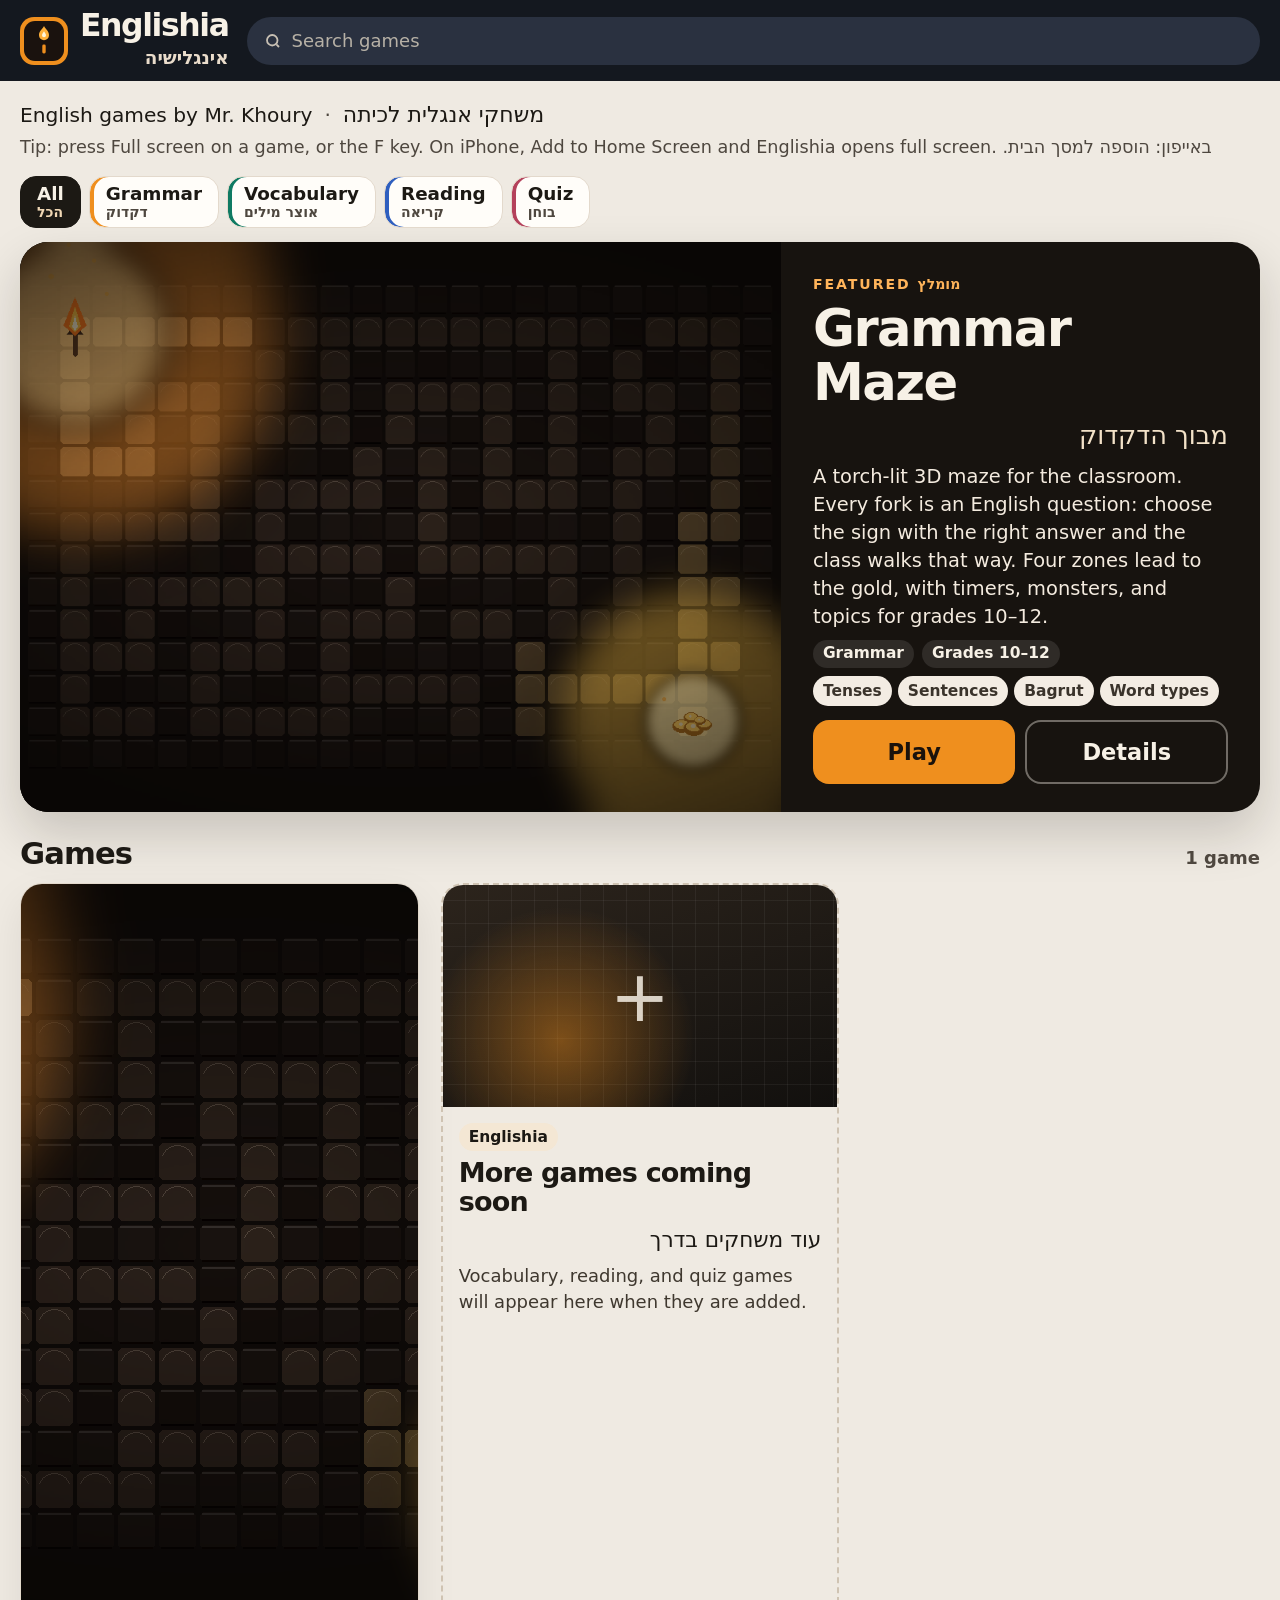
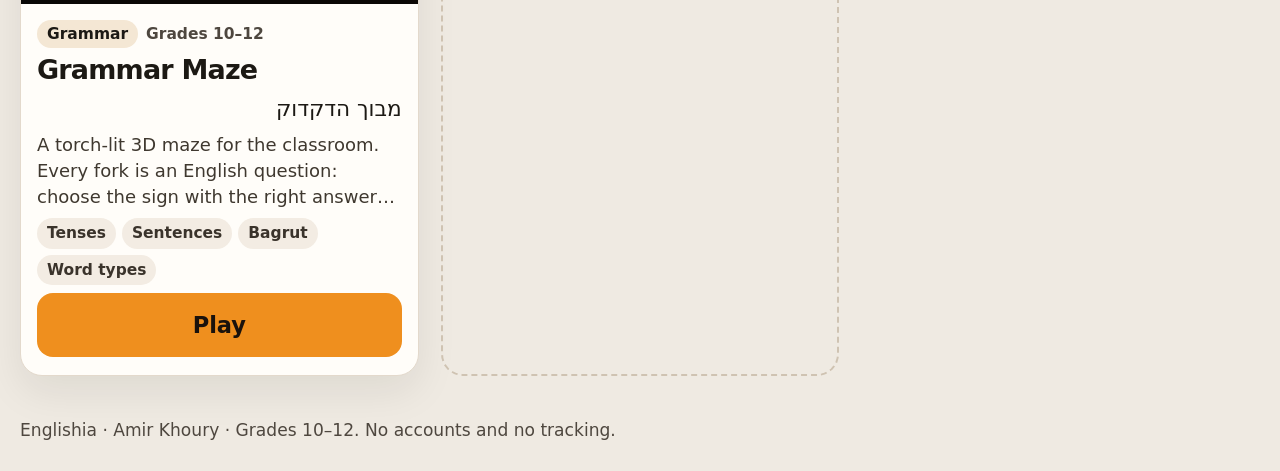
==== index.html @ a1ad90b4 "Add the Englishia classroom games hub. Publish a static portal for grades 10–12 with Grammar Maze, h" ====
<!DOCTYPE html>
<html lang="en">
<head>
<meta charset="utf-8">
<meta name="viewport" content="width=device-width, initial-scale=1, viewport-fit=cover">
<title>Englishia</title>
<meta name="description" content="Englishia — English games by Mr. Khoury for grades 10–12. משחקי אנגלית לכיתה.">
<meta name="theme-color" content="#14181f">
<meta name="apple-mobile-web-app-capable" content="yes">
<meta name="mobile-web-app-capable" content="yes">
<meta name="apple-mobile-web-app-status-bar-style" content="black-translucent">
<meta name="apple-mobile-web-app-title" content="Englishia">
<meta name="format-detection" content="telephone=no">
<link rel="manifest" href="manifest.json">
<link rel="icon" href="assets/icons/icon-32.png" type="image/png" sizes="32x32">
<link rel="apple-touch-icon" href="assets/icons/icon-180.png">
<link rel="stylesheet" href="assets/hub.css">
</head>
<body>
<a class="skip" href="#main">Skip to games</a>
<header class="topbar">
  <div class="bar-inner">
    <a class="brand" href="#/">
      <svg class="logo" viewBox="0 0 48 48" aria-hidden="true">
        <rect width="48" height="48" rx="14" fill="#ef8f1e"/>
        <rect x="4" y="4" width="40" height="40" rx="11" fill="#1a120e"/>
        <path d="M24 9c1.6 3.2 5 5 5 9.2a5 5 0 0 1-10 0C19 14 22.4 12.2 24 9z" fill="#ffb03a"/>
        <path d="M24 14.2c.7 1.6 2 2.4 2 4.1a2 2 0 0 1-4 0c0-1.7 1.3-2.5 2-4.1z" fill="#fff6dc"/>
        <rect x="22.3" y="27.5" width="3.4" height="9" rx="1.4" fill="#ef8f1e"/>
      </svg>
      <span>
        <h1 class="wordmark">Englishia</h1>
        <span class="brand-he" lang="he" dir="rtl">אינגלישיה</span>
      </span>
    </a>
    <form class="search" id="searchForm" role="search">
      <label class="sr-only" for="q">Search games</label>
      <input id="q" type="search" placeholder="Search games" autocomplete="off" enterkeyhint="search">
    </form>
  </div>
</header>
<div class="wrap page">
  <p class="byline">
    <span>English games by Mr. Khoury</span>
    <span class="dot" aria-hidden="true">·</span>
    <span class="he" lang="he" dir="rtl">משחקי אנגלית לכיתה</span>
  </p>
  <p class="tip tip-home">Tip: press Full screen on a game, or the F key. On iPhone, Add to Home Screen and Englishia opens full screen. <span lang="he" dir="rtl">באייפון: הוספה למסך הבית.</span></p>
  <nav id="chips" class="chips" aria-label="Categories"></nav>
  <main id="main">
    <noscript>
      <p>JavaScript is off, so the shelf cannot load. Grammar Maze is still here.</p>
      <p><a class="play" href="games/grammar-maze/">Play Grammar Maze</a></p>
    </noscript>
    <p class="loading">Loading games…</p>
  </main>
  <footer class="footer">Englishia · Amir Khoury · Grades 10–12. No accounts and no tracking.</footer>
</div>
<script id="games-fallback" type="application/json">
{
  "categories": ["Grammar", "Vocabulary", "Reading", "Quiz"],
  "games": [
    {
      "id": "grammar-maze",
      "title": "Grammar Maze",
      "subtitleHe": "מבוך הדקדוק",
      "description": "A torch-lit 3D maze for the classroom. Every fork is an English question: choose the sign with the right answer and the class walks that way. Four zones lead to the gold, with timers, monsters, and topics for grades 10–12.",
      "category": "Grammar",
      "tags": ["Tenses", "Sentences", "Bagrut", "Word types"],
      "level": "Grades 10–12",
      "path": "games/grammar-maze/",
      "thumbnail": "assets/thumbs/grammar-maze.png",
      "featured": true
    }
  ]
}
</script>
<script src="assets/hub.js"></script>
</body>
</html>
---- assets/hub.css ----
:root {
  --bg: #efeae2;
  --ink: #1c1914;
  --muted: #4e473f;
  --paper: #fffdf9;
  --line: #e3d9cc;
  --cream: #f7f1e6;
  --torch: #ef8f1e;
  --torch-ink: #1a120c;
  --bar: #14181f;
  --shadow: 0 16px 40px rgba(28, 22, 14, 0.08);
  --radius: 22px;
  color-scheme: light;
}

* { box-sizing: border-box; }
html { font-size: 18px; background: var(--bg); }
@media (max-width: 700px) { html { font-size: 16px; } }
@media (min-width: 1500px) { html { font-size: 20px; } }

body {
  margin: 0;
  min-height: 100dvh;
  background: var(--bg);
  color: var(--ink);
  font-family: "Segoe UI", system-ui, -apple-system, "Helvetica Neue", Arial, sans-serif;
  line-height: 1.45;
  -webkit-tap-highlight-color: transparent;
}

[dir="rtl"] { unicode-bidi: isolate; }
::selection { background: #f6c98a; color: #1a120c; }

img { max-width: 100%; }
button, input { font: inherit; color: inherit; }
a { color: inherit; }

.skip {
  position: absolute;
  left: 12px;
  top: 8px;
  transform: translateY(-150%);
  background: #fff;
  color: #1a120c;
  padding: 8px 12px;
  z-index: 80;
  border-radius: 8px;
}
.skip:focus { transform: none; }

.sr-only {
  position: absolute;
  width: 1px;
  height: 1px;
  padding: 0;
  margin: -1px;
  overflow: hidden;
  clip: rect(0, 0, 0, 0);
  white-space: nowrap;
  border: 0;
}

:focus-visible {
  outline: 3px solid var(--torch);
  outline-offset: 3px;
}

.wrap, .bar-inner {
  width: min(1240px, calc(100% - 32px));
  margin-inline: auto;
}
@media (max-width: 700px) {
  .wrap, .bar-inner { width: min(1240px, calc(100% - 20px)); }
}

.topbar {
  position: sticky;
  top: 0;
  z-index: 30;
  background: var(--bar);
  color: var(--cream);
  box-shadow: 0 1px 0 rgba(255, 255, 255, 0.05);
}

.bar-inner {
  display: flex;
  flex-wrap: wrap;
  align-items: center;
  gap: 12px 18px;
  padding-top: calc(10px + env(safe-area-inset-top, 0px));
  padding-bottom: 10px;
}

.brand {
  display: flex;
  align-items: center;
  gap: 12px;
  text-decoration: none;
  min-height: 48px;
}
.logo { width: 48px; height: 48px; flex: none; display: block; }
.wordmark {
  margin: 0;
  font-size: 1.75rem;
  font-weight: 800;
  letter-spacing: -0.045em;
  line-height: 1;
}
.brand-he {
  display: block;
  margin-top: 3px;
  font-size: 1.02rem;
  color: #eadccb;
  font-weight: 600;
}

.search { flex: 1 1 240px; min-width: 0; }
.search input {
  width: 100%;
  min-height: 48px;
  padding: 0 16px 0 44px;
  border-radius: 999px;
  border: 1px solid transparent;
  background-color: #2a3140;
  background-image: url("data:image/svg+xml,%3Csvg xmlns='http://www.w3.org/2000/svg' width='18' height='18' viewBox='0 0 24 24' fill='none' stroke='%23c8c0b4' stroke-width='2.4'%3E%3Ccircle cx='11' cy='11' r='7'/%3E%3Cpath d='M20 20l-3.5-3.5'/%3E%3C/svg%3E");
  background-repeat: no-repeat;
  background-position: 16px 50%;
  color: var(--cream);
  color-scheme: dark;
}
.search input::placeholder { color: #b7b1a6; }
.search input:focus-visible { outline: none; border-color: var(--torch); box-shadow: 0 0 0 3px rgba(239, 143, 30, 0.35); }

.byline {
  display: flex;
  flex-wrap: wrap;
  gap: 6px 12px;
  align-items: baseline;
  margin: 18px 0 4px;
  font-size: 1.12rem;
}
.byline .dot { color: var(--muted); }
.byline .he { font-size: 1.22rem; }

.tip {
  margin: 0 0 8px;
  color: var(--muted);
  font-size: 0.98rem;
  line-height: 1.4;
}
.tip-tight { margin: 4px 0 0; font-size: 0.95rem; }

body[data-view="play"] .byline,
body[data-view="play"] .tip-home,
body[data-view="play"] .chips { display: none; }

.chips {
  display: flex;
  gap: 8px;
  overflow-x: auto;
  padding: 8px 0 14px;
  scrollbar-width: none;
}
.chips::-webkit-scrollbar { display: none; }
.chip {
  flex: none;
  display: inline-flex;
  flex-direction: column;
  align-items: flex-start;
  justify-content: center;
  min-height: 52px;
  padding: 6px 16px;
  border-radius: 16px;
  border: 1.5px solid var(--line);
  background: var(--paper);
  cursor: pointer;
  font-weight: 700;
  font-size: 1.02rem;
  line-height: 1.15;
}
.chip-he { font-size: 0.78rem; font-weight: 600; color: var(--muted); }
.chip[data-category="Grammar"] { box-shadow: inset 4px 0 0 #ef8f1e; }
.chip[data-category="Vocabulary"] { box-shadow: inset 4px 0 0 #0f7a62; }
.chip[data-category="Reading"] { box-shadow: inset 4px 0 0 #2f5fbf; }
.chip[data-category="Quiz"] { box-shadow: inset 4px 0 0 #b4415b; }
.chip[aria-pressed="true"] {
  background: var(--ink);
  border-color: var(--ink);
  color: var(--cream);
}
.chip[aria-pressed="true"] .chip-he { color: #f0d7b4; }

.page { padding-bottom: calc(28px + env(safe-area-inset-bottom, 0px)); }

.notice {
  background: #fff4df;
  border: 1px solid #efd3a2;
  border-radius: 14px;
  padding: 10px 14px;
  margin: 0 0 14px;
}

.hero {
  display: grid;
  grid-template-columns: minmax(0, 1.35fr) minmax(280px, 0.85fr);
  min-height: 420px;
  background: #17130f;
  color: var(--cream);
  border-radius: 28px;
  overflow: hidden;
  box-shadow: 0 22px 50px rgba(20, 14, 10, 0.18);
}
.hero-media {
  position: relative;
  display: block;
  min-height: 260px;
  background: #100e0c;
}
.hero-media img { position: absolute; inset: 0; width: 100%; height: 100%; object-fit: cover; }
.hero-copy {
  padding: 32px 32px 28px;
  display: flex;
  flex-direction: column;
  justify-content: center;
  gap: 8px;
}
.kicker {
  margin: 0;
  text-transform: uppercase;
  letter-spacing: 0.14em;
  font-size: 0.78rem;
  font-weight: 800;
  color: #ef8f1e;
}
.hero .kicker { color: #ffb45a; }
.kicker-he { letter-spacing: 0; text-transform: none; font-weight: 700; }
.hero h2, .detail-copy h2, .section-head h2, .card h3 {
  font-weight: 800;
  letter-spacing: -0.03em;
  line-height: 1.05;
}
.hero h2 {
  margin: 0;
  font-size: clamp(2.3rem, 4vw, 3.5rem);
}
.hero .he, .he-lg {
  margin: 0;
  font-size: clamp(1.25rem, 2vw, 1.65rem);
  color: #f3e2c8;
}
.lede { margin: 0; font-size: 1.08rem; line-height: 1.45; }
.hero .lede { color: #f4ebdf; }

.meta { display: flex; flex-wrap: wrap; gap: 8px; align-items: center; margin: 0; }
.badge, .level {
  display: inline-flex;
  align-items: center;
  min-height: 28px;
  padding: 2px 10px;
  border-radius: 999px;
  background: rgba(255, 255, 255, 0.1);
  font-size: 0.86rem;
  font-weight: 700;
}
.card .badge, .detail-copy .badge { background: #f4e7d4; color: #1c1914; }
.card .level, .detail-copy .level { background: transparent; padding-inline: 0; color: var(--muted); font-weight: 600; }

.actions { display: flex; flex-wrap: wrap; gap: 10px; margin-top: 6px; }
.play, .ghost, .stage-play, .stage-bar .ghost, .exit-full {
  display: inline-flex;
  align-items: center;
  justify-content: center;
  min-height: 64px;
  padding: 0 22px;
  border-radius: 16px;
  border: 0;
  cursor: pointer;
  text-decoration: none;
  font-weight: 800;
  font-size: 1.25rem;
}
.play, .stage-play {
  background: var(--torch);
  color: var(--torch-ink);
}
.actions > .play,
.actions > .ghost { flex: 1 1 160px; }
.card .play { flex: 0 0 auto; align-self: stretch; }
.play:hover, .stage-play:hover { background: #f7a33a; }
.ghost {
  flex: 1 1 160px;
  background: transparent;
  color: var(--ink);
  border: 2px solid #cfc3b2;
}
.hero .ghost { color: var(--cream); border-color: rgba(246, 241, 231, 0.4); }
.hero .ghost:hover { background: rgba(255, 255, 255, 0.06); }

.section-head {
  display: flex;
  align-items: baseline;
  justify-content: space-between;
  gap: 12px;
  margin: 26px 0 12px;
}
.section-head h2 { margin: 0; font-size: 1.7rem; }
.count { margin: 0; color: var(--muted); font-weight: 700; }

.grid {
  display: grid;
  grid-template-columns: repeat(auto-fill, minmax(300px, 1fr));
  gap: 22px;
}
.card {
  background: var(--paper);
  border: 1px solid var(--line);
  border-radius: var(--radius);
  overflow: hidden;
  box-shadow: var(--shadow);
  display: flex;
  flex-direction: column;
  min-height: 100%;
}
.card-media { display: block; background: #14110e; }
.card-media img, .ph, .soon-art { width: 100%; aspect-ratio: 16 / 9; display: block; object-fit: cover; }
.card-body {
  padding: 16px 16px 18px;
  display: flex;
  flex-direction: column;
  gap: 8px;
  flex: 1;
}
.card h3 { margin: 0; font-size: 1.5rem; }
.card h3 a { text-decoration: none; }
.card h3 a:hover { text-decoration: underline; }
.card .he { margin: 0; font-size: 1.2rem; }
.desc {
  margin: 0;
  color: #3f382f;
  display: -webkit-box;
  -webkit-line-clamp: 3;
  -webkit-box-orient: vertical;
  overflow: hidden;
}
.card .play { margin-top: auto; width: 100%; box-sizing: border-box; }

.tags { display: flex; flex-wrap: wrap; gap: 6px; padding: 0; margin: 0; list-style: none; }
.tags li {
  font-size: 0.86rem;
  font-weight: 700;
  padding: 4px 10px;
  border-radius: 999px;
  background: #f3ece3;
  color: #3a332b;
}

.ph {
  display: grid;
  place-items: center;
  background:
    radial-gradient(circle at 40% 60%, rgba(239, 143, 30, 0.5), transparent 46%),
    linear-gradient(160deg, #3a2a1c, #14110e);
  color: #f6efe4;
  font-size: 3rem;
  font-weight: 800;
}
.card.soon {
  background: transparent;
  border: 2px dashed #cfc3b2;
  box-shadow: none;
}
.soon-art {
  position: relative;
  background:
    radial-gradient(circle at 30% 70%, rgba(239, 143, 30, 0.45), transparent 42%),
    repeating-linear-gradient(90deg, transparent 0 22px, rgba(255, 255, 255, 0.05) 22px 23px),
    repeating-linear-gradient(0deg, transparent 0 22px, rgba(255, 255, 255, 0.05) 22px 23px),
    linear-gradient(160deg, #2c241c, #12100e);
}
.soon-art::after {
  content: "+";
  position: absolute;
  inset: 0;
  display: grid;
  place-items: center;
  color: rgba(246, 239, 228, 0.85);
  font-size: 4rem;
  font-weight: 500;
}
.empty-note { margin: 0 0 12px; font-size: 1.15rem; font-weight: 700; }

.detail {
  display: grid;
  grid-template-columns: minmax(0, 1.45fr) minmax(280px, 0.8fr);
  gap: 26px;
  align-items: start;
  margin-top: 8px;
}
.detail-copy { display: flex; flex-direction: column; gap: 10px; }
.detail-copy h2 { margin: 0; font-size: clamp(2.1rem, 4vw, 3.15rem); }
.detail-copy .he-lg { color: var(--ink); }
.detail-copy .lede { font-size: 1.12rem; }
.back {
  align-self: flex-start;
  font-weight: 800;
  text-decoration: none;
  min-height: 44px;
  display: inline-flex;
  align-items: center;
}
.back:hover { text-decoration: underline; }

.stage-wrap { min-width: 0; }
.stage {
  position: relative;
  background: #100e0c;
  border-radius: 24px;
  overflow: hidden;
  min-height: 200px;
}
.stage img { width: 100%; aspect-ratio: 16 / 9; object-fit: cover; display: block; }
.stage-play {
  position: absolute;
  left: 50%;
  top: 50%;
  transform: translate(-50%, -50%);
  min-width: 148px;
  border-radius: 999px;
  box-shadow: 0 12px 30px rgba(0, 0, 0, 0.35);
  flex: none;
}
.stage-play:focus-visible {
  outline: none;
  box-shadow: 0 0 0 4px #fff, 0 0 0 8px #ef8f1e;
}
.stage.live { height: min(72dvh, 820px); }
.stage.live iframe {
  position: absolute;
  inset: 0;
  width: 100%;
  height: 100%;
  border: 0;
  background: #000;
}
.stage-msg { color: var(--cream); padding: 24px; }
.stage-bar { display: flex; justify-content: flex-end; padding-top: 10px; }
.stage-bar .ghost { min-height: 52px; flex: 0 1 auto; }

body[data-view="play"] .stage.live {
  height: calc(100dvh - 148px - env(safe-area-inset-top, 0px) - env(safe-area-inset-bottom, 0px));
}

.exit-full {
  display: none;
  position: absolute;
  z-index: 3;
  top: calc(10px + env(safe-area-inset-top, 0px));
  left: 10px;
  min-height: 44px;
  padding: 0 14px;
  font-size: 0.95rem;
  background: rgba(20, 16, 12, 0.82);
  color: #f7f1e6;
  border: 1px solid rgba(255, 255, 255, 0.25);
}
.stage.is-full .exit-full,
.stage:fullscreen .exit-full { display: inline-flex; }
.stage:fullscreen,
.stage.is-full {
  border-radius: 0;
  width: 100%;
  height: 100%;
  max-height: none;
}
.stage.is-full {
  position: fixed;
  inset: 0;
  z-index: 60;
}
body.locked { overflow: hidden; }

.footer {
  margin-top: 34px;
  padding-top: 8px;
  color: var(--muted);
  font-size: 0.95rem;
}
.loading { font-size: 1.15rem; }

@media (max-width: 860px) {
  .hero, .detail { grid-template-columns: 1fr; }
  .hero { min-height: 0; }
  .hero-media { aspect-ratio: 16 / 9; min-height: 0; }
  .hero-copy { padding: 20px 18px 22px; }
  .detail-copy { order: 2; }
  body[data-view="play"] .stage.live {
    height: calc(100dvh - 168px - env(safe-area-inset-top, 0px) - env(safe-area-inset-bottom, 0px));
  }
}

@media (hover: hover) and (pointer: fine) {
  .card { transition: transform 0.18s ease, box-shadow 0.18s ease; }
  .card:hover { transform: translateY(-3px); box-shadow: 0 18px 40px rgba(28, 22, 14, 0.12); }
}

@media (prefers-reduced-motion: reduce) {
  .card { transition: none; }
  .card:hover { transform: none; }
}
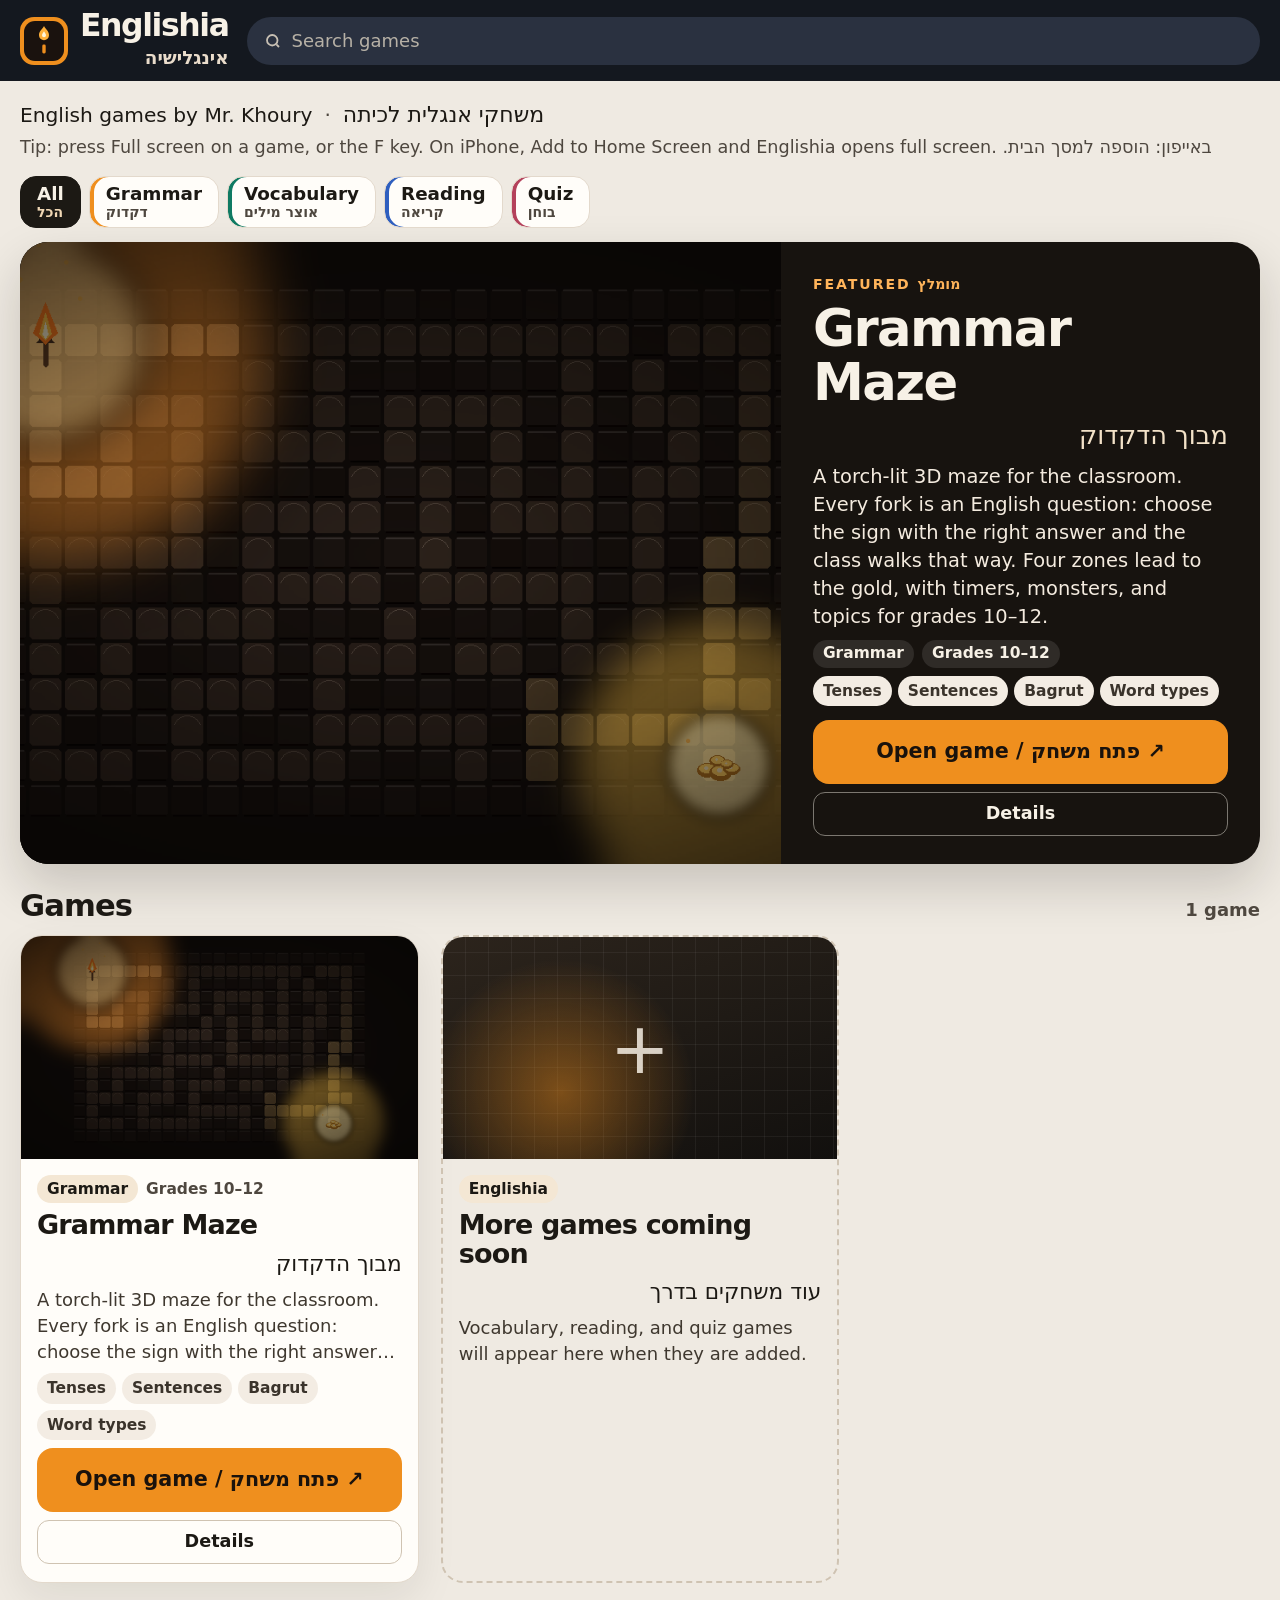
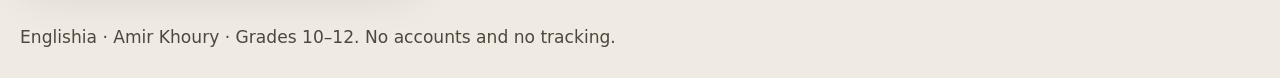
==== commit 943e5bbe: "Make Open game the main action on hub cards and the featured banner. The button opens each game page" ====
--- a/index.html
+++ b/index.html
@@ -50,7 +50,7 @@
   <main id="main">
     <noscript>
       <p>JavaScript is off, so the shelf cannot load. Grammar Maze is still here.</p>
-      <p><a class="play" href="games/grammar-maze/">Play Grammar Maze</a></p>
+      <p><a class="open-game" href="games/grammar-maze/" target="_blank" rel="noopener">Open game / <span lang="he" dir="rtl">פתח משחק</span> ↗</a></p>
     </noscript>
     <p class="loading">Loading games…</p>
   </main>
--- a/assets/hub.css
+++ b/assets/hub.css
@@ -14,7 +14,7 @@
 }
 
 * { box-sizing: border-box; }
-html { font-size: 18px; background: var(--bg); }
+html { font-size: 18px; background: var(--bg); overflow-anchor: none; }
 @media (max-width: 700px) { html { font-size: 16px; } }
 @media (min-width: 1500px) { html { font-size: 20px; } }
 
@@ -31,7 +31,7 @@
 [dir="rtl"] { unicode-bidi: isolate; }
 ::selection { background: #f6c98a; color: #1a120c; }
 
-img { max-width: 100%; }
+img { max-width: 100%; height: auto; }
 button, input { font: inherit; color: inherit; }
 a { color: inherit; }
 
@@ -118,6 +118,7 @@
 .search input {
   width: 100%;
   min-height: 48px;
+  font-size: max(16px, 1em);
   padding: 0 16px 0 44px;
   border-radius: 999px;
   border: 1px solid transparent;
@@ -158,8 +159,10 @@
   display: flex;
   gap: 8px;
   overflow-x: auto;
+  min-height: 74px;
   padding: 8px 0 14px;
   scrollbar-width: none;
+  overscroll-behavior-x: contain;
 }
 .chips::-webkit-scrollbar { display: none; }
 .chip {
@@ -265,7 +268,69 @@
 .card .badge, .detail-copy .badge { background: #f4e7d4; color: #1c1914; }
 .card .level, .detail-copy .level { background: transparent; padding-inline: 0; color: var(--muted); font-weight: 600; }
 
-.actions { display: flex; flex-wrap: wrap; gap: 10px; margin-top: 6px; }
+.actions { display: flex; flex-direction: column; align-items: stretch; gap: 8px; margin-top: 6px; }
+.open-game {
+  display: inline-flex;
+  align-items: center;
+  justify-content: center;
+  flex-wrap: wrap;
+  gap: 0.35em;
+  width: 100%;
+  box-sizing: border-box;
+  min-height: 64px;
+  padding: 12px 18px;
+  border-radius: 16px;
+  background: var(--torch);
+  color: var(--torch-ink);
+  font-weight: 800;
+  font-size: 1.15rem;
+  line-height: 1.25;
+  text-align: center;
+  text-decoration: none;
+}
+.open-game:hover { background: #f7a33a; }
+.open-game:focus-visible { outline: 3px solid #fff; outline-offset: 3px; }
+.card .open-game:focus-visible,
+.detail-copy .open-game:focus-visible { outline-color: var(--torch); }
+.stage-open {
+  position: absolute;
+  left: 50%;
+  top: 50%;
+  transform: translate(-50%, -50%);
+  width: auto;
+  max-width: calc(100% - 28px);
+  min-width: min(100%, 280px);
+  z-index: 2;
+  border-radius: 18px;
+  box-shadow: 0 12px 30px rgba(0, 0, 0, 0.35);
+}
+.card-actions { margin-top: auto; display: flex; flex-direction: column; gap: 8px; }
+.quiet {
+  display: inline-flex;
+  align-items: center;
+  justify-content: center;
+  width: 100%;
+  box-sizing: border-box;
+  min-height: 44px;
+  padding: 0 14px;
+  border-radius: 12px;
+  border: 1.5px solid #cfc3b2;
+  background: transparent;
+  color: inherit;
+  font: inherit;
+  font-weight: 700;
+  font-size: 0.98rem;
+  line-height: 1.2;
+  text-decoration: none;
+  cursor: pointer;
+}
+.quiet:hover { background: rgba(28, 25, 20, 0.04); }
+.hero .quiet { color: var(--cream); border-color: rgba(246, 241, 231, 0.45); }
+.hero .quiet:hover { background: rgba(255, 255, 255, 0.06); }
+.quiet:focus-visible { outline: 3px solid var(--torch); outline-offset: 2px; }
+.actions-row { display: flex; flex-wrap: wrap; gap: 8px; }
+.actions-row > * { flex: 1 1 120px; width: auto; }
+.actions-row .ghost { min-height: 44px; font-size: 0.98rem; border-radius: 12px; }
 .play, .ghost, .stage-play, .stage-bar .ghost, .exit-full {
   display: inline-flex;
   align-items: center;
@@ -321,8 +386,9 @@
   flex-direction: column;
   min-height: 100%;
 }
-.card-media { display: block; background: #14110e; }
-.card-media img, .ph, .soon-art { width: 100%; aspect-ratio: 16 / 9; display: block; object-fit: cover; }
+.card-media { display: block; background: #14110e; aspect-ratio: 16 / 9; }
+.card-media img, .ph { width: 100%; height: 100%; aspect-ratio: 16 / 9; display: block; object-fit: cover; }
+.soon-art { width: 100%; aspect-ratio: 16 / 9; display: block; }
 .card-body {
   padding: 16px 16px 18px;
   display: flex;
@@ -418,7 +484,7 @@
   overflow: hidden;
   min-height: 200px;
 }
-.stage img { width: 100%; aspect-ratio: 16 / 9; object-fit: cover; display: block; }
+.stage img { width: 100%; height: auto; aspect-ratio: 16 / 9; object-fit: cover; display: block; }
 .stage-play {
   position: absolute;
   left: 50%;
@@ -433,22 +499,92 @@
   outline: none;
   box-shadow: 0 0 0 4px #fff, 0 0 0 8px #ef8f1e;
 }
-.stage.live { height: min(72dvh, 820px); }
+.stage.live {
+  height: min(72svh, 820px);
+  height: min(72dvh, 820px);
+}
 .stage.live iframe {
   position: absolute;
   inset: 0;
   width: 100%;
   height: 100%;
   border: 0;
+  display: block;
   background: #000;
+  overflow: hidden;
+  overscroll-behavior: none;
 }
 .stage-msg { color: var(--cream); padding: 24px; }
 .stage-bar { display: flex; justify-content: flex-end; padding-top: 10px; }
 .stage-bar .ghost { min-height: 52px; flex: 0 1 auto; }
 
+html:has(body[data-view="play"]),
+body[data-view="play"] {
+  overflow: hidden;
+  overscroll-behavior: none;
+  height: 100svh;
+  height: 100dvh;
+  height: var(--vvh, 100dvh);
+}
+body[data-view="play"] {
+  position: fixed;
+  top: 0;
+  left: 0;
+  right: 0;
+  width: 100%;
+  display: flex;
+  flex-direction: column;
+  padding-left: env(safe-area-inset-left, 0px);
+  padding-right: env(safe-area-inset-right, 0px);
+  touch-action: manipulation;
+}
+body[data-view="play"] .topbar { flex: none; }
+body[data-view="play"] .wrap.page {
+  flex: 1 1 auto;
+  min-height: 0;
+  height: auto;
+  display: flex;
+  flex-direction: column;
+  overflow: hidden;
+  padding-bottom: env(safe-area-inset-bottom, 0px);
+}
+body[data-view="play"] main {
+  flex: 1 1 auto;
+  min-height: 0;
+  display: flex;
+  flex-direction: column;
+  overflow: hidden;
+}
+body[data-view="play"] .detail {
+  flex: 1 1 auto;
+  min-height: 0;
+  height: auto;
+  margin-top: 8px;
+  overflow: hidden;
+  grid-template-rows: minmax(0, 1fr);
+}
+body[data-view="play"] .stage-wrap {
+  min-width: 0;
+  min-height: 0;
+  height: 100%;
+  display: flex;
+  flex-direction: column;
+  overflow: hidden;
+}
 body[data-view="play"] .stage.live {
-  height: calc(100dvh - 148px - env(safe-area-inset-top, 0px) - env(safe-area-inset-bottom, 0px));
-}
+  flex: 1 1 auto;
+  height: auto;
+  min-height: 0;
+  max-height: none;
+}
+body[data-view="play"] .detail-copy {
+  min-height: 0;
+  overflow: auto;
+  overscroll-behavior: contain;
+  -webkit-overflow-scrolling: touch;
+  touch-action: pan-y;
+}
+body[data-view="play"] .footer { display: none; }
 
 .exit-full {
   display: none;
@@ -477,7 +613,14 @@
   inset: 0;
   z-index: 60;
 }
-body.locked { overflow: hidden; }
+body.locked {
+  overflow: hidden;
+  overscroll-behavior: none;
+  position: fixed;
+  left: 0;
+  right: 0;
+  width: 100%;
+}
 
 .footer {
   margin-top: 34px;
@@ -493,9 +636,11 @@
   .hero-media { aspect-ratio: 16 / 9; min-height: 0; }
   .hero-copy { padding: 20px 18px 22px; }
   .detail-copy { order: 2; }
-  body[data-view="play"] .stage.live {
-    height: calc(100dvh - 168px - env(safe-area-inset-top, 0px) - env(safe-area-inset-bottom, 0px));
+  body[data-view="play"] .detail {
+    grid-template-rows: minmax(0, 1fr) auto;
+    gap: 10px;
   }
+  body[data-view="play"] .detail-copy { max-height: 32svh; }
 }
 
 @media (hover: hover) and (pointer: fine) {
